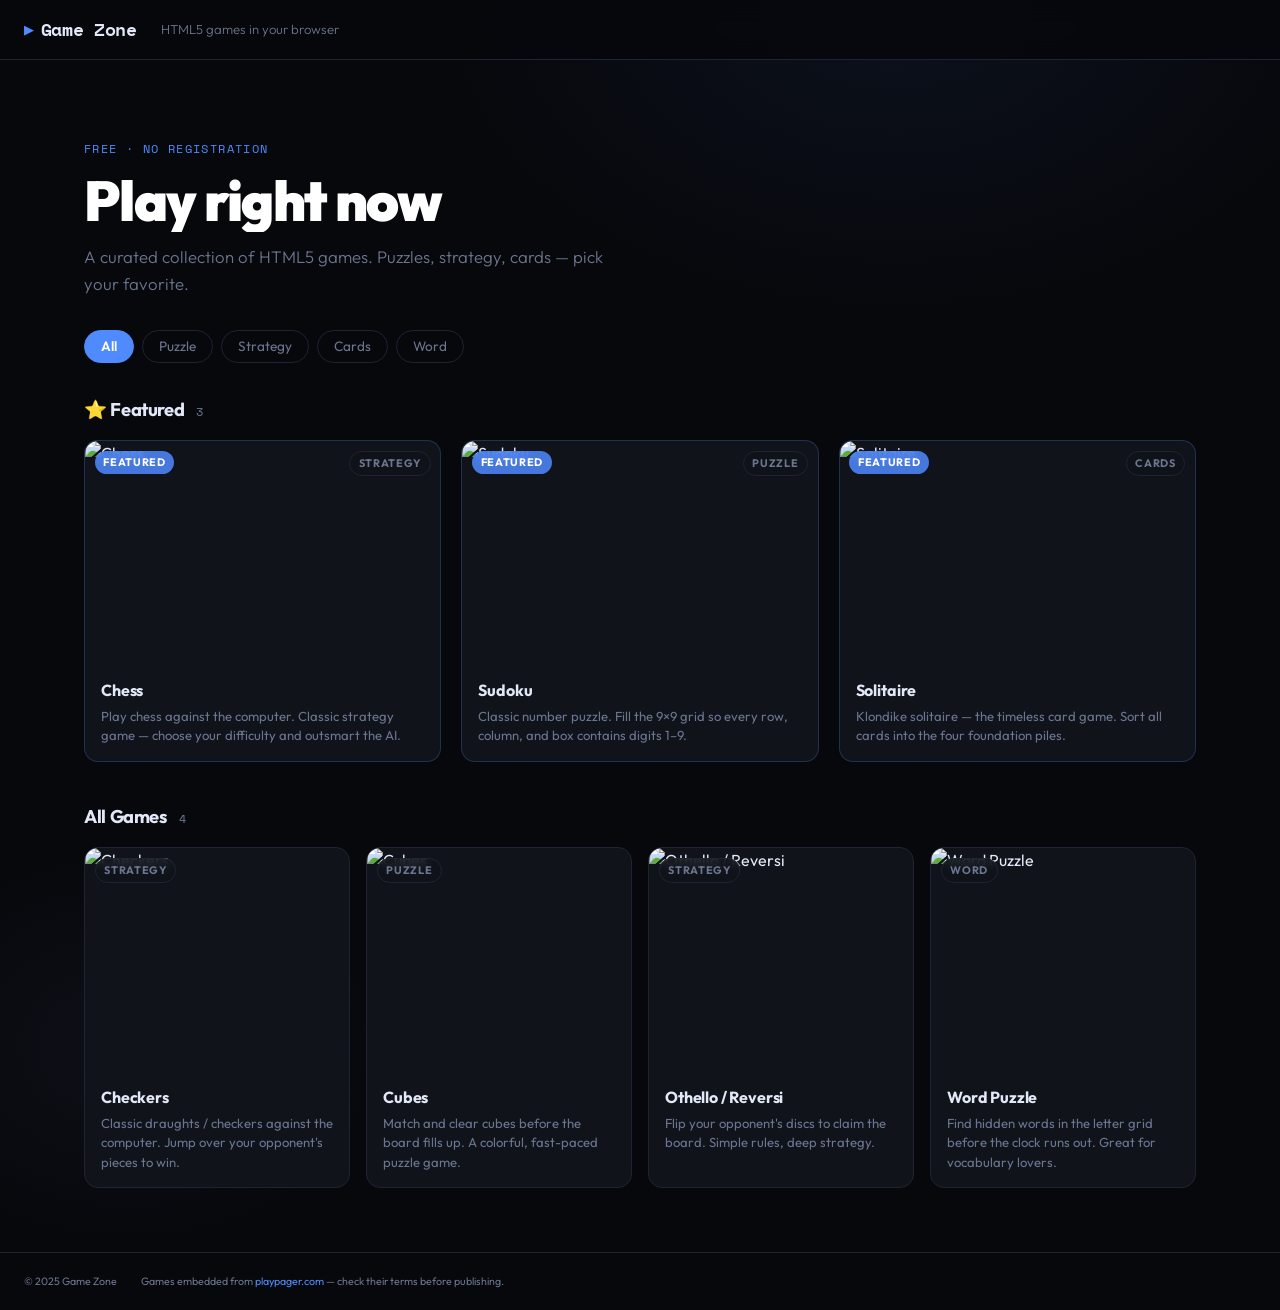
==== index.html @ 71555ab0 "Add files via upload" ====
<!DOCTYPE html>
<html lang="en-US">
<head>
  <meta charset="utf-8" />
  <meta name="viewport" content="width=device-width, initial-scale=1" />
  <title>Game Zone — Free HTML5 Games</title>
  <meta name="description" content="Free HTML5 games right in your browser. Puzzles, arcades, strategy and word games." />
  <link rel="preconnect" href="https://fonts.googleapis.com" />
  <link rel="preconnect" href="https://fonts.gstatic.com" crossorigin />
  <link rel="stylesheet" href="styles.css" />
</head>
<body>
  <header class="site-header">
    <a class="logo" href="index.html">Game Zone</a>
    <p class="tagline">HTML5 games in your browser</p>
  </header>

  <main class="container">
    <section class="hero">
      <p class="hero-label">Free · No registration</p>
      <h1>Play right now</h1>
      <p class="hero-sub">A curated collection of HTML5 games. Puzzles, strategy, cards — pick your favorite.</p>
    </section>

    <div class="filters" id="filters" role="group" aria-label="Filter by category">
      <button class="filter-btn active" data-cat="all">All</button>
      <button class="filter-btn" data-cat="puzzle">Puzzle</button>
      <button class="filter-btn" data-cat="strategy">Strategy</button>
      <button class="filter-btn" data-cat="cards">Cards</button>
      <button class="filter-btn" data-cat="word">Word</button>
    </div>

    <section id="featured-section" aria-label="Featured games">
      <div class="section-header">
        <h2 class="section-title">⭐ Featured</h2>
        <span class="section-count" id="featured-count"></span>
      </div>
      <div id="featured-grid" class="featured-grid" aria-live="polite"></div>
    </section>

    <section id="all-section" style="margin-top:2rem" aria-label="All games">
      <div class="section-header">
        <h2 class="section-title">All Games</h2>
        <span class="section-count" id="all-count"></span>
      </div>
      <div id="grid" class="game-grid" aria-live="polite"></div>
    </section>
  </main>

  <footer class="site-footer">
    <small>© 2025 Game Zone</small>
    <small>Games embedded from <a href="https://playpager.com" target="_blank" rel="noopener">playpager.com</a> — check their terms before publishing.</small>
  </footer>

  <script src="app.js"></script>
</body>
</html>
---- styles.css ----
@import url('https://fonts.googleapis.com/css2?family=Space+Mono:wght@400;700&family=Outfit:wght@300;400;500;600;700;900&display=swap');

:root {
  --bg: #07080c;
  --surface: #10131a;
  --surface2: #181c27;
  --border: #1e2433;
  --text: #e2e8f8;
  --muted: #6b7590;
  --accent: #4f8aff;
  --accent2: #a78bfa;
  --green: #34d399;
  --radius: 14px;
  --radius-sm: 8px;
  --font-display: 'Outfit', sans-serif;
  --font-mono: 'Space Mono', monospace;
}

*, *::before, *::after { box-sizing: border-box; margin: 0; padding: 0; }

html { scroll-behavior: smooth; }

body {
  min-height: 100vh;
  font-family: var(--font-display);
  background: var(--bg);
  color: var(--text);
  line-height: 1.6;
  background-image:
    radial-gradient(ellipse 60% 40% at 70% 0%, rgba(79,138,255,0.07) 0%, transparent 60%),
    radial-gradient(ellipse 40% 30% at 10% 80%, rgba(167,139,250,0.05) 0%, transparent 50%);
}

/* ─── HEADER ─────────────────────────────────────── */
.site-header {
  position: sticky;
  top: 0;
  z-index: 100;
  padding: 0 1.5rem;
  height: 60px;
  display: flex;
  align-items: center;
  gap: 1.5rem;
  background: rgba(7, 8, 12, 0.85);
  backdrop-filter: blur(12px);
  -webkit-backdrop-filter: blur(12px);
  border-bottom: 1px solid var(--border);
}

.logo {
  font-family: var(--font-mono);
  font-weight: 700;
  font-size: 1.1rem;
  color: var(--text);
  text-decoration: none;
  letter-spacing: -0.02em;
  display: flex;
  align-items: center;
  gap: 0.5rem;
}

.logo::before {
  content: '▶';
  color: var(--accent);
  font-size: 0.75rem;
}

.logo:hover { color: var(--accent); }

.tagline {
  color: var(--muted);
  font-size: 0.82rem;
  font-weight: 300;
}

.breadcrumbs {
  font-size: 0.85rem;
  color: var(--muted);
  display: flex;
  align-items: center;
  gap: 0.5rem;
}

.breadcrumbs a { color: var(--accent); text-decoration: none; }
.breadcrumbs a:hover { text-decoration: underline; }
.breadcrumbs .sep { color: var(--border); }

/* ─── CONTAINER ───────────────────────────────────── */
.container {
  max-width: 1160px;
  margin: 0 auto;
  padding: 2rem 1.5rem 4rem;
}

/* ─── HERO BANNER ─────────────────────────────────── */
.hero {
  padding: 3rem 0 2rem;
  display: flex;
  flex-direction: column;
  gap: 0.5rem;
}

.hero-label {
  font-family: var(--font-mono);
  font-size: 0.72rem;
  letter-spacing: 0.12em;
  text-transform: uppercase;
  color: var(--accent);
  margin-bottom: 0.25rem;
}

.hero h1 {
  font-size: clamp(2rem, 5vw, 3.5rem);
  font-weight: 900;
  line-height: 1.1;
  letter-spacing: -0.03em;
  background: linear-gradient(135deg, #fff 40%, var(--accent2));
  -webkit-background-clip: text;
  -webkit-text-fill-color: transparent;
  background-clip: text;
}

.hero-sub {
  color: var(--muted);
  font-size: 1.05rem;
  font-weight: 300;
  max-width: 50ch;
  margin-top: 0.25rem;
}

/* ─── FILTERS ─────────────────────────────────────── */
.filters {
  display: flex;
  gap: 0.5rem;
  flex-wrap: wrap;
  margin-bottom: 2rem;
}

.filter-btn {
  padding: 0.4rem 1rem;
  border-radius: 100px;
  border: 1px solid var(--border);
  background: transparent;
  color: var(--muted);
  font-family: var(--font-display);
  font-size: 0.85rem;
  cursor: pointer;
  transition: all 0.15s;
}

.filter-btn:hover {
  border-color: var(--accent);
  color: var(--accent);
}

.filter-btn.active {
  background: var(--accent);
  border-color: var(--accent);
  color: #fff;
  font-weight: 600;
}

/* ─── SECTION HEADER ──────────────────────────────── */
.section-header {
  display: flex;
  align-items: baseline;
  gap: 0.75rem;
  margin-bottom: 1rem;
}

.section-title {
  font-size: 1.15rem;
  font-weight: 700;
  letter-spacing: -0.02em;
}

.section-count {
  font-family: var(--font-mono);
  font-size: 0.75rem;
  color: var(--muted);
}

/* ─── FEATURED ROW ────────────────────────────────── */
.featured-grid {
  display: grid;
  grid-template-columns: repeat(auto-fill, minmax(340px, 1fr));
  gap: 1.25rem;
  margin-bottom: 2.5rem;
}

/* ─── GAME GRID ───────────────────────────────────── */
.game-grid {
  display: grid;
  grid-template-columns: repeat(auto-fill, minmax(240px, 1fr));
  gap: 1rem;
}

/* ─── CARDS ───────────────────────────────────────── */
.game-card {
  background: var(--surface);
  border-radius: var(--radius);
  overflow: hidden;
  border: 1px solid var(--border);
  text-decoration: none;
  color: inherit;
  display: flex;
  flex-direction: column;
  transition: border-color 0.2s, transform 0.2s, box-shadow 0.2s;
  position: relative;
}

.game-card:hover {
  border-color: rgba(79, 138, 255, 0.4);
  transform: translateY(-3px);
  box-shadow: 0 12px 40px rgba(0,0,0,0.4);
}

.game-card.featured {
  border-color: rgba(79, 138, 255, 0.25);
}

.game-card.featured:hover {
  border-color: rgba(79, 138, 255, 0.6);
}

.card-img-wrap {
  position: relative;
  overflow: hidden;
}

.game-card img {
  width: 100%;
  aspect-ratio: 16 / 9;
  object-fit: cover;
  display: block;
  transition: transform 0.4s ease;
}

.game-card:hover img { transform: scale(1.04); }

.card-badge {
  position: absolute;
  top: 0.6rem;
  left: 0.6rem;
  padding: 0.2rem 0.55rem;
  border-radius: 100px;
  font-size: 0.68rem;
  font-weight: 700;
  letter-spacing: 0.06em;
  text-transform: uppercase;
}

.card-badge.featured-badge {
  background: rgba(79, 138, 255, 0.85);
  color: #fff;
  backdrop-filter: blur(4px);
}

.card-badge.cat-badge {
  background: rgba(16, 19, 26, 0.8);
  color: var(--muted);
  border: 1px solid var(--border);
  backdrop-filter: blur(4px);
}

.card-play-icon {
  position: absolute;
  inset: 0;
  display: flex;
  align-items: center;
  justify-content: center;
  opacity: 0;
  background: rgba(7,8,12,0.5);
  transition: opacity 0.2s;
}

.game-card:hover .card-play-icon { opacity: 1; }

.card-play-icon svg {
  width: 48px;
  height: 48px;
  filter: drop-shadow(0 2px 8px rgba(0,0,0,0.5));
}

.game-card-body {
  padding: 0.9rem 1rem;
  flex: 1;
  display: flex;
  flex-direction: column;
  gap: 0.35rem;
}

.game-card h2 {
  font-size: 1rem;
  font-weight: 700;
  letter-spacing: -0.01em;
  line-height: 1.3;
}

.game-card p {
  font-size: 0.82rem;
  color: var(--muted);
  line-height: 1.5;
  flex: 1;
}

/* ─── EMPTY STATE ─────────────────────────────────── */
.empty-state {
  grid-column: 1 / -1;
  text-align: center;
  padding: 3rem;
  color: var(--muted);
  font-size: 0.95rem;
}

/* ─── FOOTER ──────────────────────────────────────── */
.site-footer {
  padding: 1.25rem 1.5rem;
  border-top: 1px solid var(--border);
  color: var(--muted);
  font-size: 0.8rem;
  display: flex;
  gap: 1.5rem;
  flex-wrap: wrap;
  align-items: center;
}

.site-footer a { color: var(--accent); text-decoration: none; }
.site-footer a:hover { text-decoration: underline; }

/* ─── GAME PAGE ───────────────────────────────────── */
.game-page-header {
  padding: 1.75rem 0 0;
}

.game-meta {
  display: flex;
  align-items: center;
  gap: 0.75rem;
  margin-bottom: 0.5rem;
  flex-wrap: wrap;
}

.game-category-tag {
  padding: 0.2rem 0.65rem;
  border-radius: 100px;
  border: 1px solid var(--border);
  font-size: 0.75rem;
  color: var(--muted);
  font-family: var(--font-mono);
  letter-spacing: 0.04em;
}

.game-page h1 {
  font-size: clamp(1.5rem, 4vw, 2.5rem);
  font-weight: 900;
  letter-spacing: -0.03em;
  margin-bottom: 0.25rem;
  line-height: 1.1;
}

.player-wrap {
  margin: 1.25rem 0;
  position: relative;
}

.player-ratio {
  position: relative;
  width: 100%;
  padding-bottom: 56.25%;
  background: #000;
  border-radius: var(--radius);
  overflow: hidden;
  border: 1px solid var(--border);
}

.player-ratio[data-ratio="4/3"] { padding-bottom: 75%; }

.game-iframe {
  position: absolute;
  inset: 0;
  width: 100%;
  height: 100%;
  border: 0;
}

.player-toolbar {
  position: absolute;
  bottom: 0.75rem;
  right: 0.75rem;
  display: flex;
  gap: 0.5rem;
  z-index: 10;
}

.toolbar-btn {
  width: 36px;
  height: 36px;
  border-radius: var(--radius-sm);
  border: 1px solid rgba(255,255,255,0.15);
  background: rgba(7, 8, 12, 0.75);
  color: #fff;
  cursor: pointer;
  display: flex;
  align-items: center;
  justify-content: center;
  backdrop-filter: blur(8px);
  transition: background 0.15s, border-color 0.15s;
  text-decoration: none;
  font-size: 0.9rem;
}

.toolbar-btn:hover {
  background: rgba(79, 138, 255, 0.3);
  border-color: var(--accent);
}

.fallback {
  color: var(--muted);
  margin: 0.75rem 0 0;
  padding: 1rem 1.25rem;
  border-radius: var(--radius-sm);
  background: var(--surface);
  border: 1px solid var(--border);
  font-size: 0.9rem;
}

.fallback a { color: var(--accent); }
.hidden { display: none; }

.game-desc {
  color: var(--muted);
  max-width: 65ch;
  font-size: 0.95rem;
  margin-top: 0.5rem;
}

.game-actions {
  display: flex;
  gap: 0.75rem;
  margin-top: 1.25rem;
  flex-wrap: wrap;
}

.btn {
  display: inline-flex;
  align-items: center;
  gap: 0.5rem;
  padding: 0.6rem 1.25rem;
  border-radius: var(--radius-sm);
  font-family: var(--font-display);
  font-size: 0.9rem;
  font-weight: 600;
  text-decoration: none;
  cursor: pointer;
  border: 1px solid transparent;
  transition: all 0.15s;
}

.btn-primary {
  background: var(--accent);
  color: #fff;
  border-color: var(--accent);
}

.btn-primary:hover { background: #3a6fd4; border-color: #3a6fd4; }

.btn-ghost {
  background: transparent;
  color: var(--muted);
  border-color: var(--border);
}

.btn-ghost:hover { color: var(--text); border-color: #333a4d; }

/* ─── LOADING SKELETON ────────────────────────────── */
@keyframes shimmer {
  0% { background-position: -400px 0; }
  100% { background-position: 400px 0; }
}

.skeleton {
  background: linear-gradient(90deg, var(--surface) 25%, var(--surface2) 50%, var(--surface) 75%);
  background-size: 800px 100%;
  animation: shimmer 1.4s infinite;
  border-radius: var(--radius);
  border: 1px solid var(--border);
}

/* ─── RESPONSIVE ──────────────────────────────────── */
@media (max-width: 600px) {
  .site-header { padding: 0 1rem; }
  .container { padding: 1.25rem 1rem 3rem; }
  .featured-grid { grid-template-columns: 1fr; }
  .hero h1 { font-size: 2rem; }
  .hero-sub { font-size: 0.95rem; }
  .game-page h1 { font-size: 1.5rem; }
}
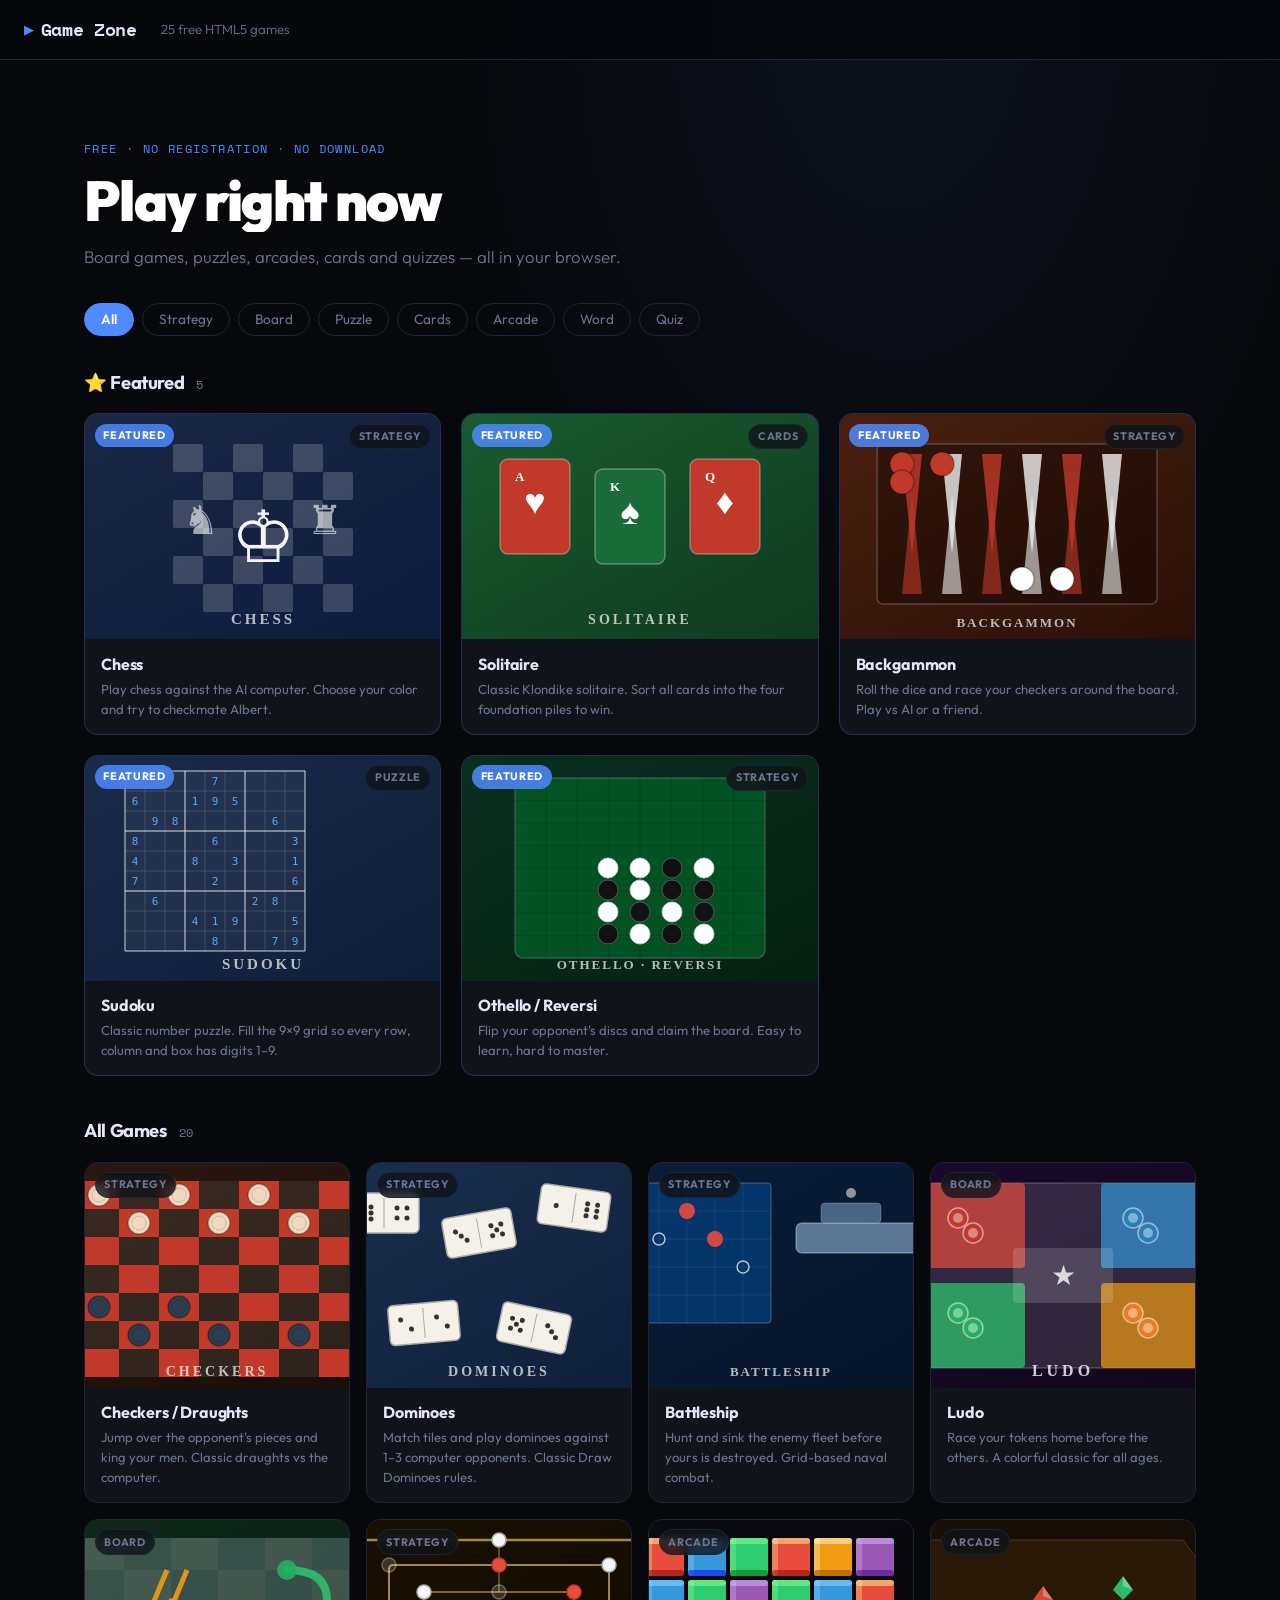
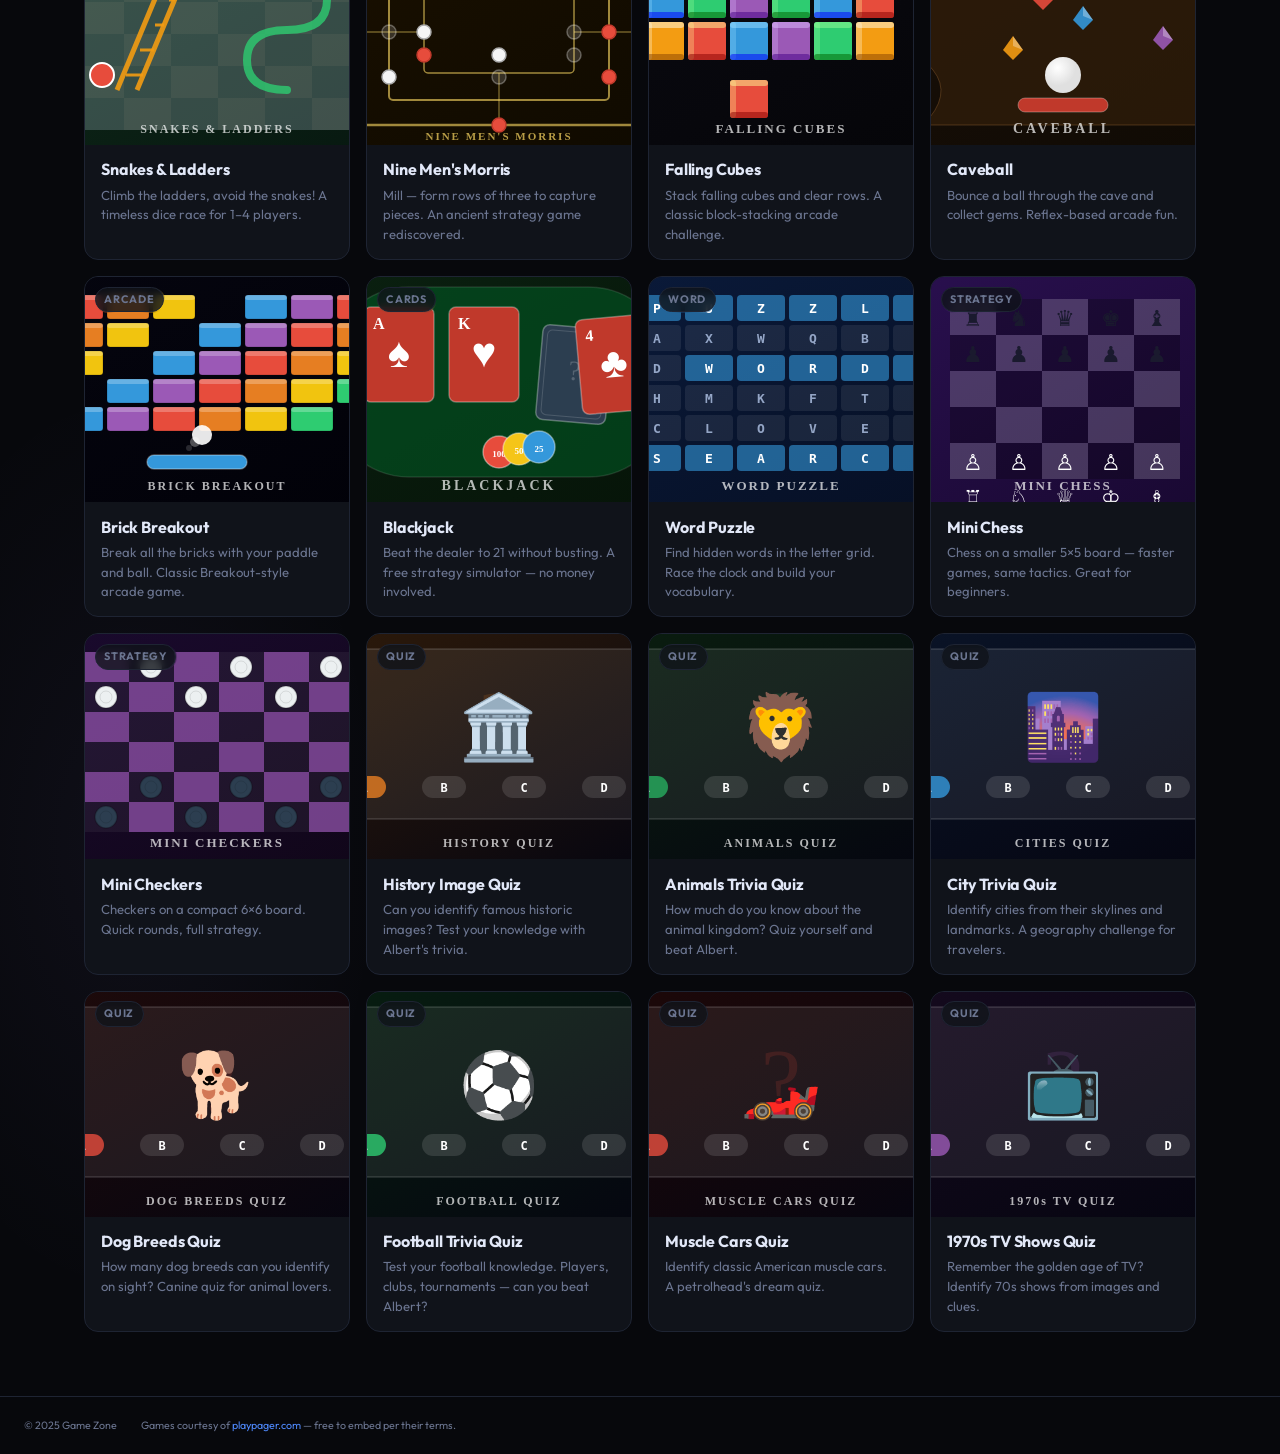
==== commit 35aec787: "Add files via upload" ====
--- a/index.html
+++ b/index.html
@@ -4,7 +4,7 @@
   <meta charset="utf-8" />
   <meta name="viewport" content="width=device-width, initial-scale=1" />
   <title>Game Zone — Free HTML5 Games</title>
-  <meta name="description" content="Free HTML5 games right in your browser. Puzzles, arcades, strategy and word games." />
+  <meta name="description" content="25 free HTML5 games right in your browser. Board games, puzzles, arcades, cards, word and quiz games." />
   <link rel="preconnect" href="https://fonts.googleapis.com" />
   <link rel="preconnect" href="https://fonts.gstatic.com" crossorigin />
   <link rel="stylesheet" href="styles.css" />
@@ -12,22 +12,25 @@
 <body>
   <header class="site-header">
     <a class="logo" href="index.html">Game Zone</a>
-    <p class="tagline">HTML5 games in your browser</p>
+    <p class="tagline">25 free HTML5 games</p>
   </header>
 
   <main class="container">
     <section class="hero">
-      <p class="hero-label">Free · No registration</p>
+      <p class="hero-label">Free · No registration · No download</p>
       <h1>Play right now</h1>
-      <p class="hero-sub">A curated collection of HTML5 games. Puzzles, strategy, cards — pick your favorite.</p>
+      <p class="hero-sub">Board games, puzzles, arcades, cards and quizzes — all in your browser.</p>
     </section>
 
     <div class="filters" id="filters" role="group" aria-label="Filter by category">
       <button class="filter-btn active" data-cat="all">All</button>
+      <button class="filter-btn" data-cat="strategy">Strategy</button>
+      <button class="filter-btn" data-cat="board">Board</button>
       <button class="filter-btn" data-cat="puzzle">Puzzle</button>
-      <button class="filter-btn" data-cat="strategy">Strategy</button>
       <button class="filter-btn" data-cat="cards">Cards</button>
+      <button class="filter-btn" data-cat="arcade">Arcade</button>
       <button class="filter-btn" data-cat="word">Word</button>
+      <button class="filter-btn" data-cat="quiz">Quiz</button>
     </div>
 
     <section id="featured-section" aria-label="Featured games">
@@ -49,7 +52,7 @@
 
   <footer class="site-footer">
     <small>© 2025 Game Zone</small>
-    <small>Games embedded from <a href="https://playpager.com" target="_blank" rel="noopener">playpager.com</a> — check their terms before publishing.</small>
+    <small>Games courtesy of <a href="https://playpager.com" target="_blank" rel="noopener">playpager.com</a> — free to embed per their terms.</small>
   </footer>
 
   <script src="app.js"></script>
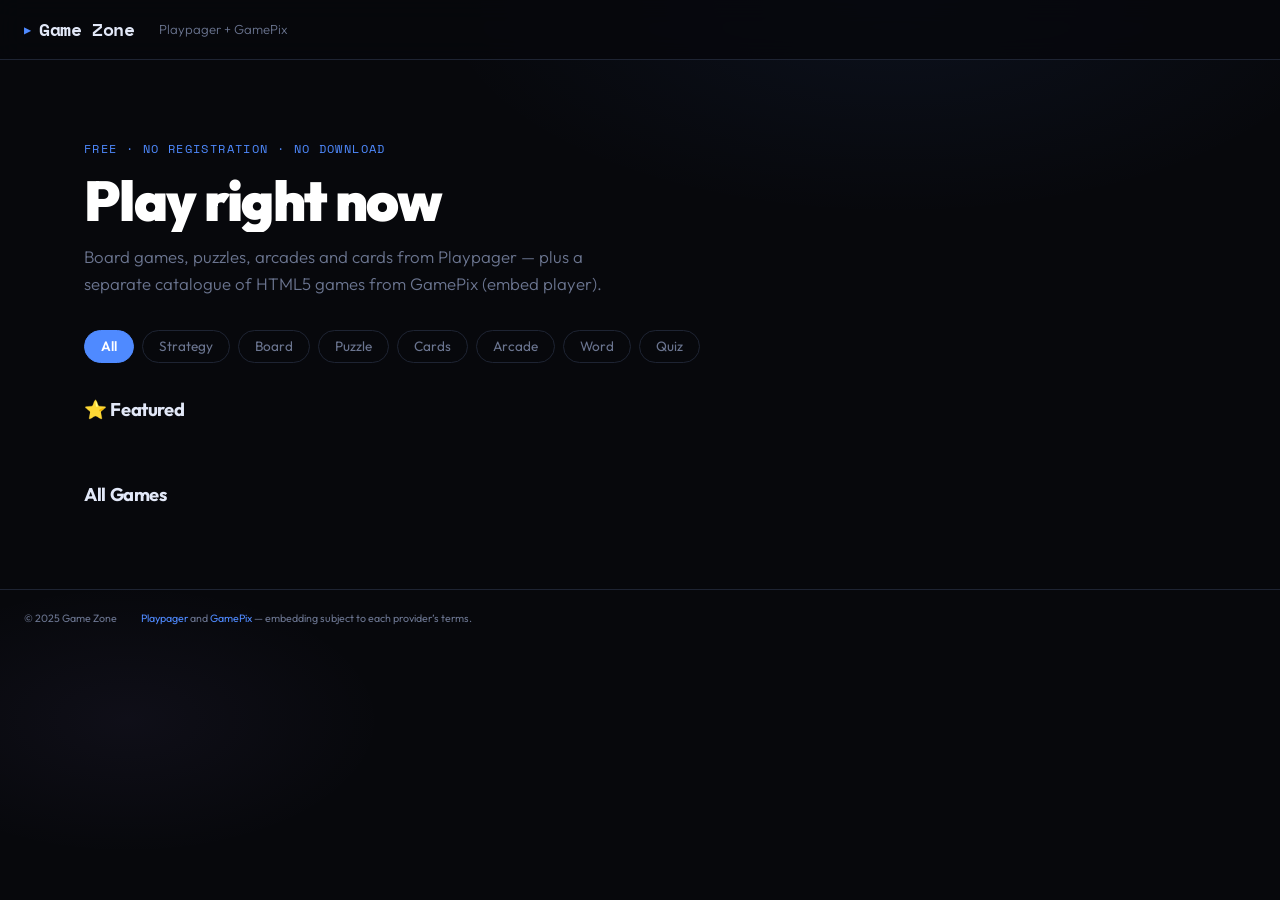
==== commit 56c7752d: "Add files via upload" ====
--- a/index.html
+++ b/index.html
@@ -4,7 +4,7 @@
   <meta charset="utf-8" />
   <meta name="viewport" content="width=device-width, initial-scale=1" />
   <title>Game Zone — Free HTML5 Games</title>
-  <meta name="description" content="25 free HTML5 games right in your browser. Board games, puzzles, arcades, cards, word and quiz games." />
+  <meta name="description" content="100+ free HTML5 games — GamePix catalogue first, then Playpager board games and puzzles." />
   <link rel="preconnect" href="https://fonts.googleapis.com" />
   <link rel="preconnect" href="https://fonts.gstatic.com" crossorigin />
   <link rel="stylesheet" href="styles.css" />
@@ -12,14 +12,14 @@
 <body>
   <header class="site-header">
     <a class="logo" href="index.html">Game Zone</a>
-    <p class="tagline">25 free HTML5 games</p>
+    <p class="tagline">Playpager + GamePix</p>
   </header>
 
   <main class="container">
     <section class="hero">
       <p class="hero-label">Free · No registration · No download</p>
       <h1>Play right now</h1>
-      <p class="hero-sub">Board games, puzzles, arcades, cards and quizzes — all in your browser.</p>
+      <p class="hero-sub">Board games, puzzles, arcades and cards from Playpager — plus a separate catalogue of HTML5 games from GamePix (embed player).</p>
     </section>
 
     <div class="filters" id="filters" role="group" aria-label="Filter by category">
@@ -52,7 +52,7 @@
 
   <footer class="site-footer">
     <small>© 2025 Game Zone</small>
-    <small>Games courtesy of <a href="https://playpager.com" target="_blank" rel="noopener">playpager.com</a> — free to embed per their terms.</small>
+    <small><a href="https://playpager.com" target="_blank" rel="noopener">Playpager</a> and <a href="https://www.gamepix.com" target="_blank" rel="noopener">GamePix</a> — embedding subject to each provider’s terms.</small>
   </footer>
 
   <script src="app.js"></script>
